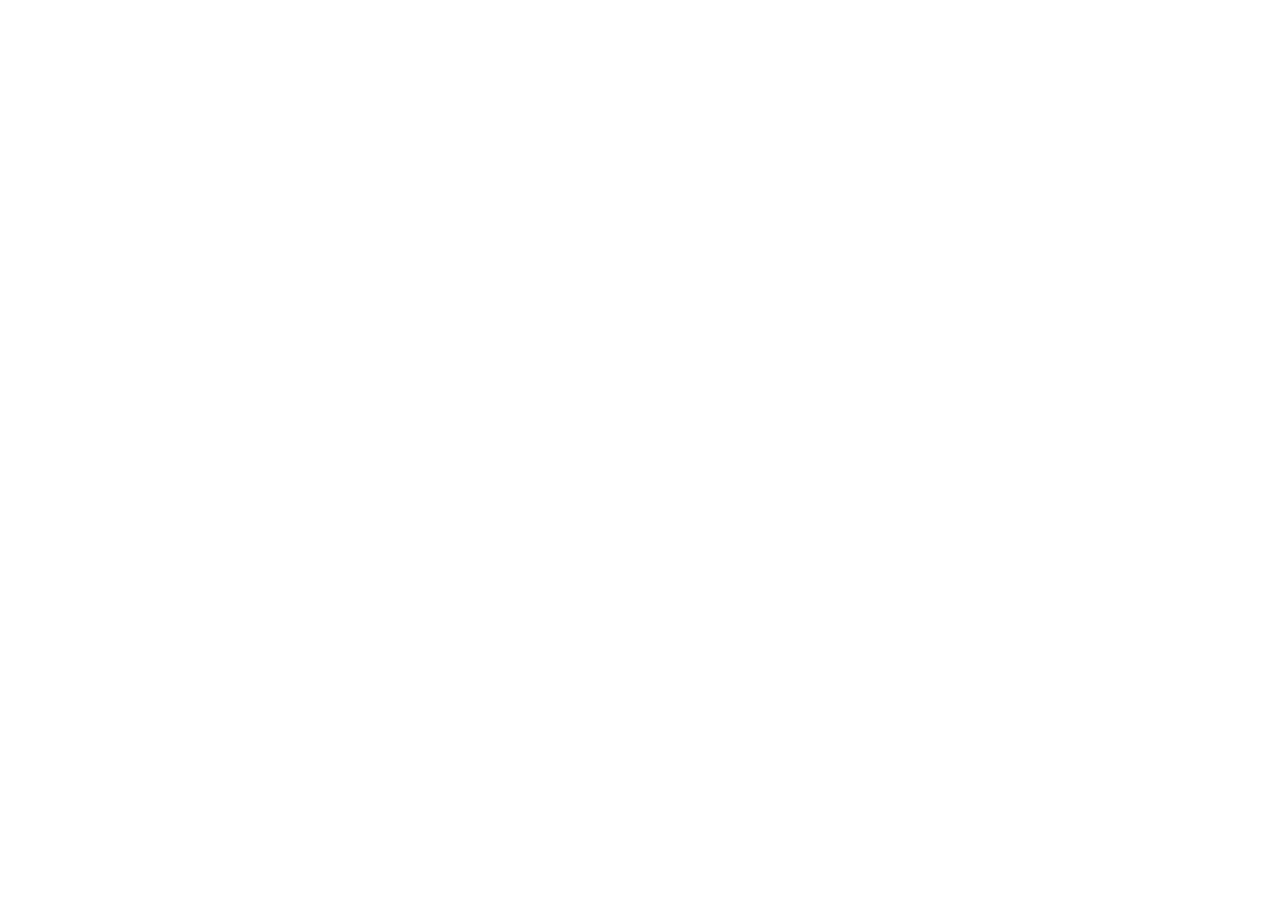
==== about.html @ 6c3d987e "Added the skeleton structure for the about page. Content to be added." ====
<!DOCTYPE html>
<html lang="en-za">
<head>
  <meta charset="UTF-8">
  <meta name="viewport" content="width=device-width, initial-scale=1.0">
  <title>Bloomer Beauty Studio | About</title>
  <link rel="stylesheet" href="css/style.css">
</head>
<body>

  <header>
    <!-- the logo and main navigation will go here -->
  </header>

  <main>
    <!-- content for the about page will be here -->
  </main>

  <footer>
    <!-- contact details and social media links will be here. Will remain the same throughout all the pages  -->
  </footer>

  <script src="js/main.js"></script>
</body>
</html>
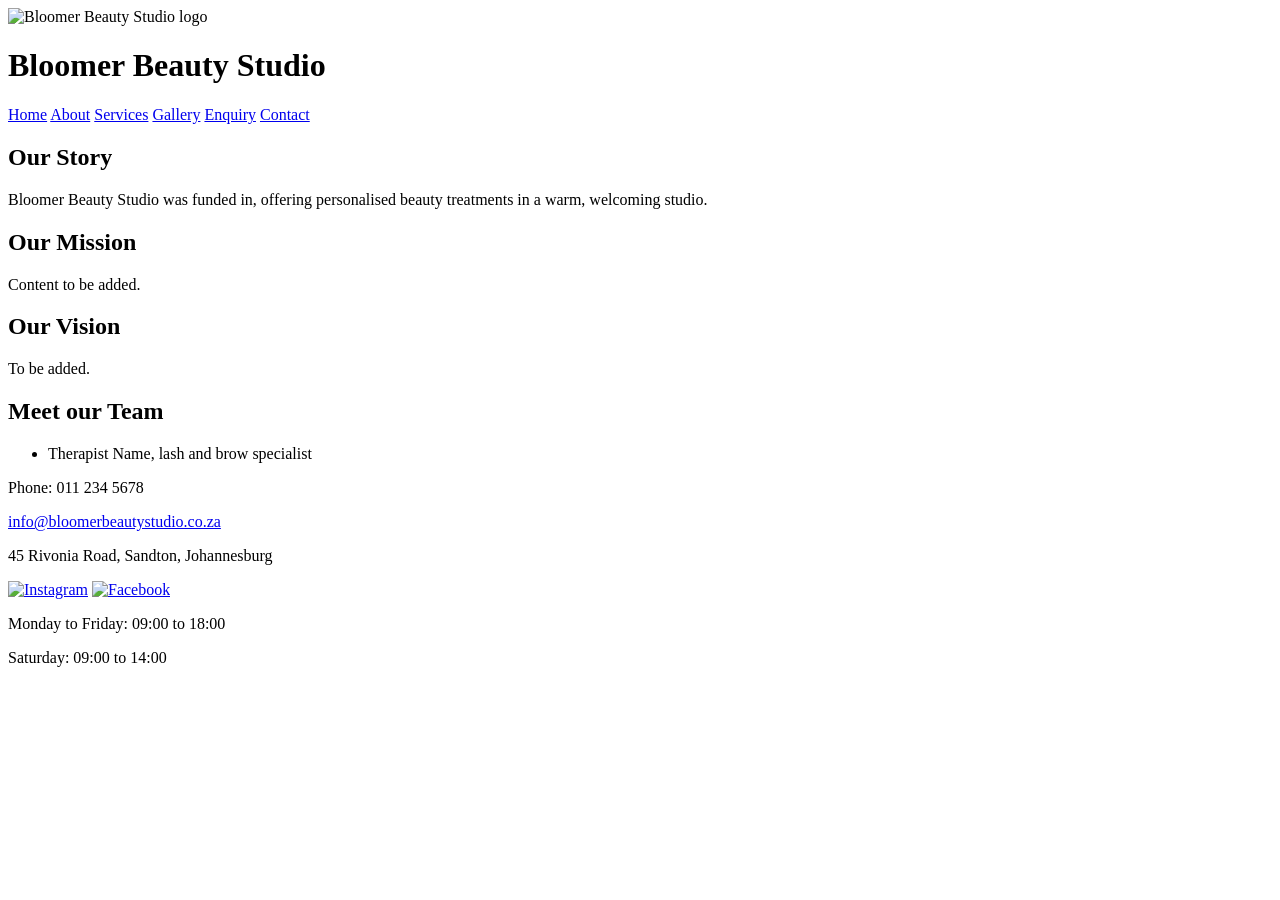
==== commit 2aebfd92: "Updated the about page with brief descriptions of what is to be added for mission, vission and the t" ====
--- a/about.html
+++ b/about.html
@@ -9,15 +9,65 @@
 <body>
 
   <header>
-    <!-- the logo and main navigation will go here -->
+    <!-- remains the same for all the webpages -->
+    <img src="images/logo.png" alt="Bloomer Beauty Studio logo">
+    <h1>Bloomer Beauty Studio</h1>
+    <nav>
+      <a href="index.html">Home</a>
+      <a href="about.html">About</a>
+      <a href="services.html">Services</a>
+      <a href="gallery.html">Gallery</a>
+      <a href="enquiry.html">Enquiry</a>
+      <a href="contact.html">Contact</a>
+    </nav>
   </header>
 
   <main>
-    <!-- content for the about page will be here -->
+    <!-- this is going to change for all the webpages -->
+    <section>
+      <article>
+        <h2>Our Story</h2>
+        <p>Bloomer Beauty Studio was funded in, offering personalised beauty treatments in a warm, welcoming studio.</p>
+      </article>
+    </section>
+
+    <section>
+      <article>
+        <h2>Our Mission</h2>
+        <p>Content to be added.</p>
+      </article>
+      <article>
+        <h2>Our Vision</h2>
+        <p>To be added.</p>
+      </article>
+    </section>
+
+    <aside>
+      <h2>Meet our Team</h2>
+      <ul>
+        <li>Therapist Name, lash and brow specialist</li>
+      </ul>
+    </aside>
   </main>
 
   <footer>
-    <!-- contact details and social media links will be here. Will remain the same throughout all the pages  -->
+    <!-- footer stays the same throughout all the webpages -->
+    <section>
+      <!-- contact details -->
+      <p>Phone: 011 234 5678</p>
+      <p><a href="mailto:info@bloomerbeautystudio.co.za">info@bloomerbeautystudio.co.za</a></p>
+      <p>45 Rivonia Road, Sandton, Johannesburg</p>
+    </section>
+    <section>
+      <!-- social links to our platforms -->
+      <a href="https://www.instagram.com/bloomerbeautystudio"><img src="images/icons/instagram.svg" alt="Instagram"></a>
+      <a href="https://www.facebook.com/bloomerbeautystudio"><img src="images/icons/facebook.svg" alt="Facebook"></a>
+    </section>
+    <section>
+      <!-- business hours -->
+      <p>Monday to Friday: 09:00 to 18:00</p>
+      <p>Saturday: 09:00 to 14:00</p>
+    </section>
   </footer>
 
   <script src="js/main.js"></script>
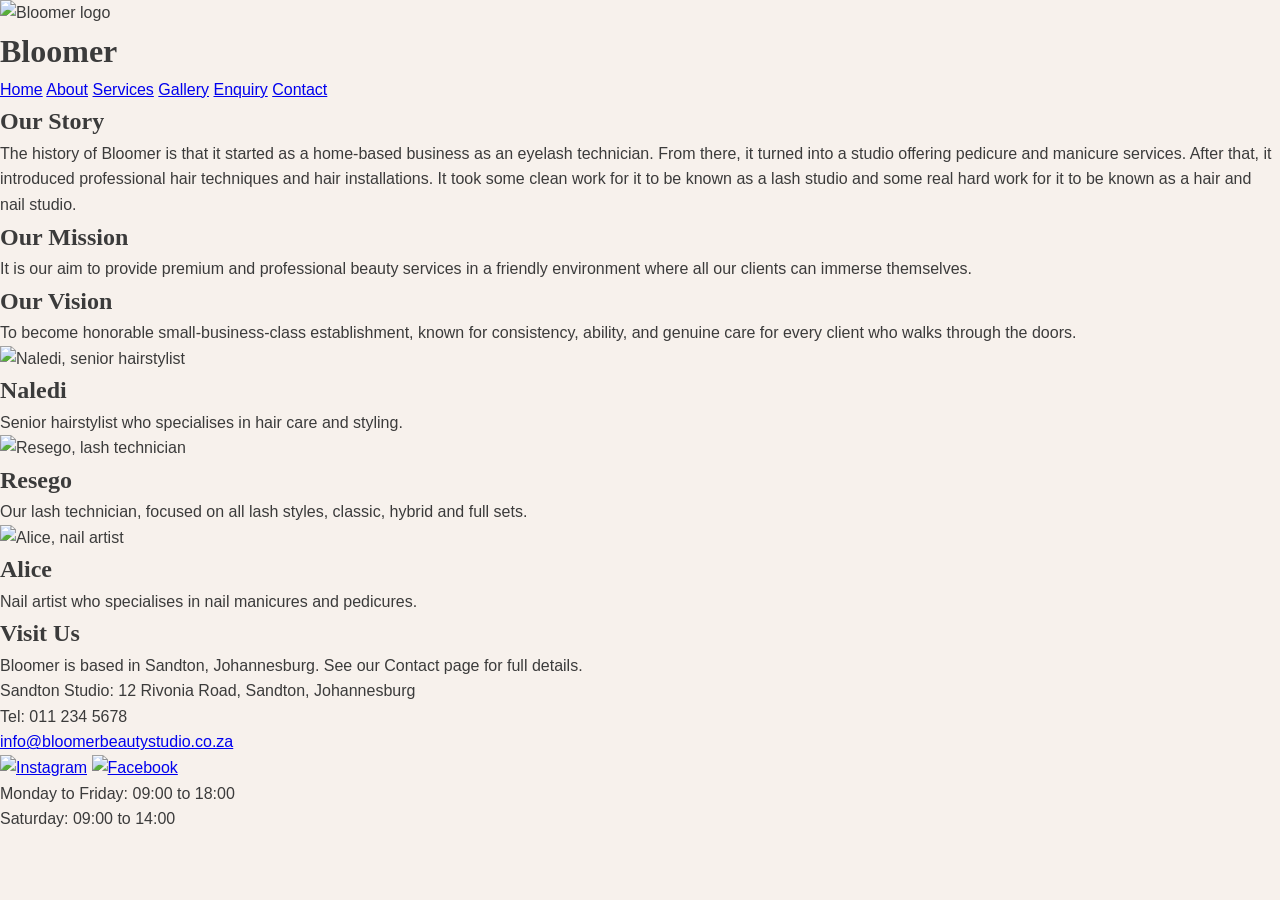
==== commit 6b5b3eb3: "Updated about page with the finalised Bloomer content, team details for Naledi, Resego and Alice, an" ====
--- a/about.html
+++ b/about.html
@@ -3,15 +3,15 @@
 <head>
   <meta charset="UTF-8">
   <meta name="viewport" content="width=device-width, initial-scale=1.0">
-  <title>Bloomer Beauty Studio | About</title>
+  <title>Bloomer | About</title>
   <link rel="stylesheet" href="css/style.css">
 </head>
 <body>
 
   <header>
     <!-- remains the same for all the webpages -->
-    <img src="images/logo.png" alt="Bloomer Beauty Studio logo">
-    <h1>Bloomer Beauty Studio</h1>
+    <img src="images/logo.png" alt="Bloomer logo">
+    <h1>Bloomer</h1>
     <nav>
       <a href="index.html">Home</a>
       <a href="about.html">About</a>
@@ -27,41 +27,57 @@
     <section>
       <article>
         <h2>Our Story</h2>
-        <p>Bloomer Beauty Studio was funded in, offering personalised beauty treatments in a warm, welcoming studio.</p>
+        <p>The history of Bloomer is that it started as a home-based business as an eyelash technician. From there, it turned into a studio offering pedicure and manicure services. After that, it introduced professional hair techniques and hair installations. It took some clean work for it to be known as a lash studio and some real hard work for it to be known as a hair and nail studio.</p>
       </article>
     </section>
 
     <section>
       <article>
         <h2>Our Mission</h2>
-        <p>Content to be added.</p>
+        <p>It is our aim to provide premium and professional beauty services in a friendly environment where all our clients can immerse themselves.</p>
       </article>
       <article>
         <h2>Our Vision</h2>
-        <p>To be added.</p>
+        <p>To become honorable small-business-class establishment, known for consistency, ability, and genuine care for every client who walks through the doors.</p>
+      </article>
+    </section>
+
+    <section>
+      <article>
+        <img src="images/about/team-naledi.jpg" alt="Naledi, senior hairstylist">
+        <h2>Naledi</h2>
+        <p>Senior hairstylist who specialises in hair care and styling.</p>
+      </article>
+      <article>
+        <img src="images/about/team-resego.jpg" alt="Resego, lash technician">
+        <h2>Resego</h2>
+        <p>Our lash technician, focused on all lash styles, classic, hybrid and full sets.</p>
+      </article>
+      <article>
+        <img src="images/about/team-alice.jpg" alt="Alice, nail artist">
+        <h2>Alice</h2>
+        <p>Nail artist who specialises in nail manicures and pedicures.</p>
       </article>
     </section>
 
     <aside>
-      <h2>Meet our Team</h2>
-      <ul>
-        <li>Therapist Name, lash and brow specialist</li>
-      </ul>
+      <h2>Visit Us</h2>
+      <p>Bloomer is based in Sandton, Johannesburg. See our Contact page for full details.</p>
     </aside>
   </main>
 
   <footer>
-    <!-- footer stays the same throughout all the webpages -->
+    <!-- remains the same for all the webpages -->
     <section>
-      <!-- contact details -->
-      <p>Phone: 011 234 5678</p>
+      <!-- contact -->
+      <p>Sandton Studio: 12 Rivonia Road, Sandton, Johannesburg</p>
+      <p>Tel: 011 234 5678</p>
       <p><a href="mailto:info@bloomerbeautystudio.co.za">info@bloomerbeautystudio.co.za</a></p>
-      <p>45 Rivonia Road, Sandton, Johannesburg</p>
     </section>
     <section>
-      <!-- social links to our platforms -->
-      <a href="https://www.instagram.com/bloomerbeautystudio"><img src="images/icons/instagram.svg" alt="Instagram"></a>
-      <a href="https://www.facebook.com/bloomerbeautystudio"><img src="images/icons/facebook.svg" alt="Facebook"></a>
+      <!-- social links -->
+      <a href="https://www.instagram.com/bloomer"><img src="images/icons/instagram.svg" alt="Instagram"></a>
+      <a href="https://www.facebook.com/bloomer"><img src="images/icons/facebook.svg" alt="Facebook"></a>
     </section>
     <section>
       <!-- business hours -->
--- a/css/style.css
+++ b/css/style.css
@@ -0,0 +1,33 @@
+/* ==========================================================================
+   Bloomer Beauty Studio — Main Stylesheet
+   Colour palette from Coolors (coolors.co)
+   Font pairing from Google Fonts (fonts.google.com)
+   ========================================================================== */
+
+:root {
+  /* Colour palette */
+  --color-primary: #e8b4b8f5;   /* blush pink */
+  --color-secondary: #F7F1EC; /* warm cream */
+  --color-accent: #3B3B3B;    
+
+  /* Typography */
+  --font-heading: 'Playfair Display', serif;
+  --font-body: 'Lato', sans-serif;
+}
+
+* {
+  box-sizing: border-box;
+  margin: 0;
+  padding: 0;
+}
+
+body {
+  font-family: var(--font-body);
+  color: var(--color-accent);
+  background-color: var(--color-secondary);
+  line-height: 1.6;
+}
+
+h1, h2, h3, h4 {
+  font-family: var(--font-heading);
+}
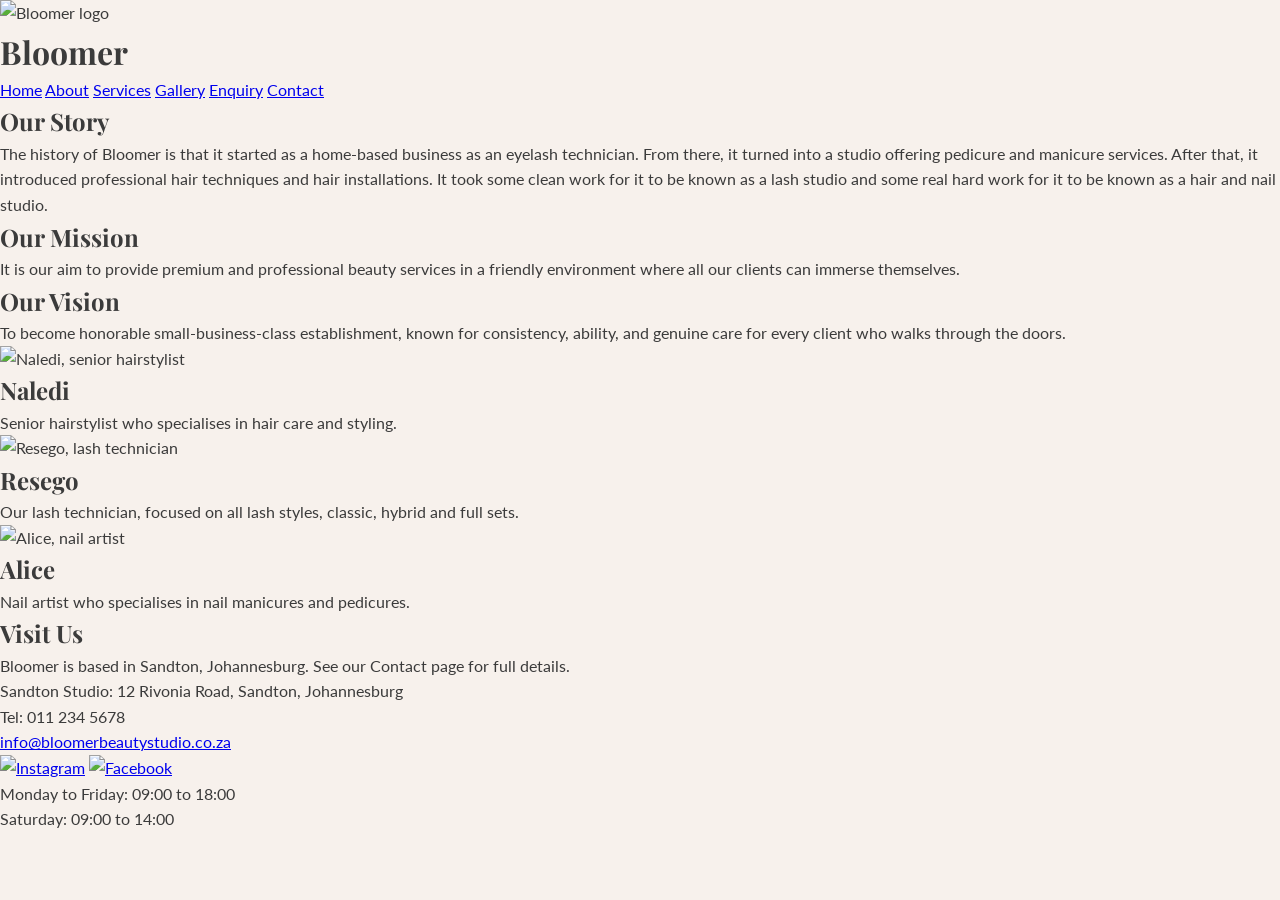
==== commit 1a1e50d4: "have linked the external CSS stylesheet with reset, typography and fonts from Google Fonts (Playfair" ====
--- a/about.html
+++ b/about.html
@@ -4,6 +4,9 @@
   <meta charset="UTF-8">
   <meta name="viewport" content="width=device-width, initial-scale=1.0">
   <title>Bloomer | About</title>
+  <link rel="preconnect" href="https://fonts.googleapis.com">
+  <link rel="preconnect" href="https://fonts.gstatic.com" crossorigin>
+  <link href="https://fonts.googleapis.com/css2?family=Playfair+Display:wght@400;600;700&family=Lato:wght@400;700&display=swap" rel="stylesheet">
   <link rel="stylesheet" href="css/style.css">
 </head>
 <body>
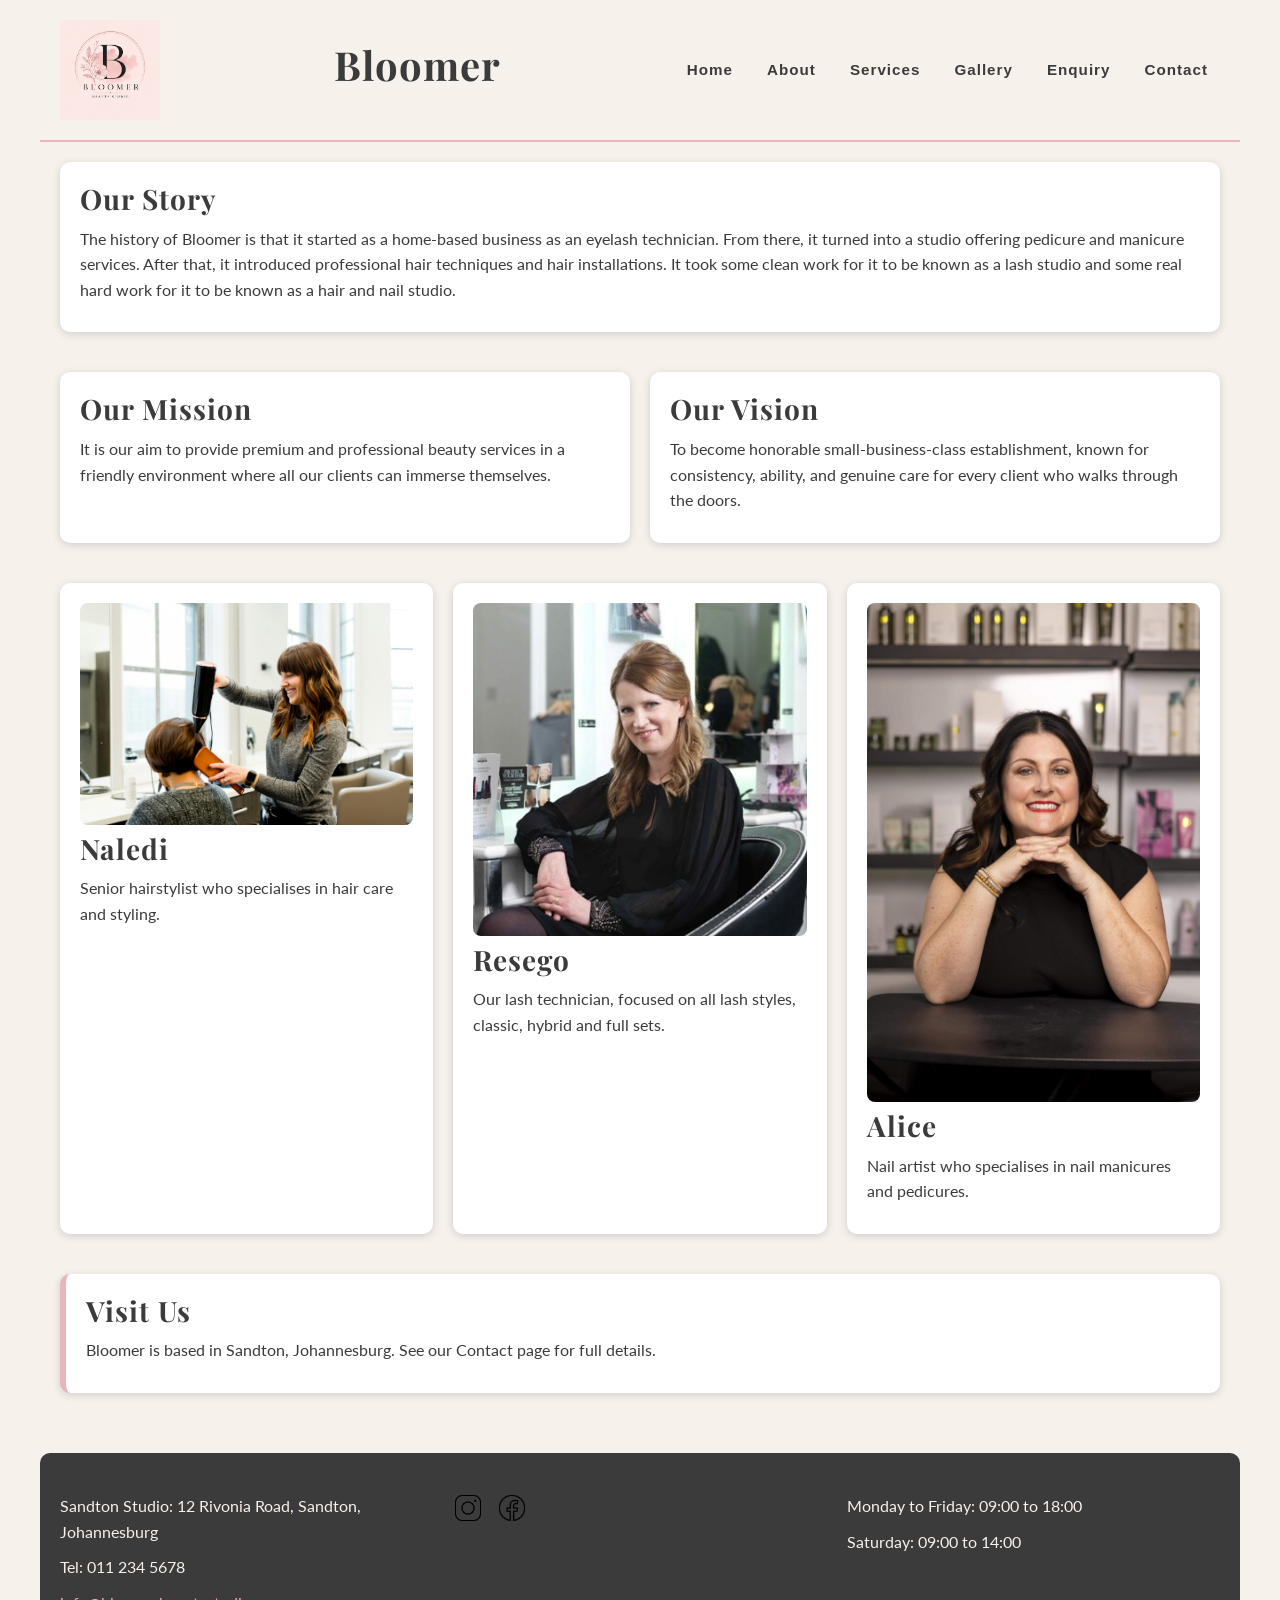
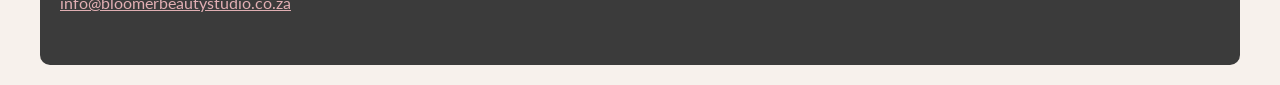
==== commit b8bfb04b: "Made small content and markup updates across the six HTML pages." ====
--- a/about.html
+++ b/about.html
@@ -13,7 +13,7 @@
 
   <header>
     <!-- remains the same for all the webpages -->
-    <img src="images/logo.png" alt="Bloomer logo">
+    <img src="images/Logo.png" alt="Bloomer logo">
     <h1>Bloomer</h1>
     <nav>
       <a href="index.html">Home</a>
@@ -79,8 +79,8 @@
     </section>
     <section>
       <!-- social links -->
-      <a href="https://www.instagram.com/bloomer"><img src="images/icons/instagram.svg" alt="Instagram"></a>
-      <a href="https://www.facebook.com/bloomer"><img src="images/icons/facebook.svg" alt="Facebook"></a>
+      <a href="https://www.instagram.com/bloomer"><img src="images/icons/instagramicon.png" alt="Instagram"></a>
+      <a href="https://www.facebook.com/bloomer"><img src="images/icons/facebookicon.png" alt="Facebook"></a>
     </section>
     <section>
       <!-- business hours -->
--- a/css/style.css
+++ b/css/style.css
@@ -1,33 +1,266 @@
-/* ==========================================================================
-   Bloomer Beauty Studio — Main Stylesheet
-   Colour palette from Coolors (coolors.co)
-   Font pairing from Google Fonts (fonts.google.com)
-   ========================================================================== */
+/* Bloomer stylesheet
+   Colours are from Coolors, fonts are from Google Fonts (Playfair Display and Lato) */
 
 :root {
-  /* Colour palette */
-  --color-primary: #e8b4b8f5;   /* blush pink */
-  --color-secondary: #F7F1EC; /* warm cream */
-  --color-accent: #3B3B3B;    
-
-  /* Typography */
+  /* my colours */
+  --colour-primary: #e8b4b8f5;   /* blush pink */
+  --colour-secondary: #f7f1ec;   /* warm cream */
+  --colour-accent: #3b3b3b;      /* charcoal grey */
+
+  /* my fonts */
   --font-heading: 'Playfair Display', serif;
   --font-body: 'Lato', sans-serif;
 }
 
+/* reset: takes away the default spacing the browser adds, so I start from zero.
+   box-sizing makes padding and borders count inside the width of an element */
 * {
-  box-sizing: border-box;
   margin: 0;
   padding: 0;
-}
-
+  box-sizing: border-box;
+}
+
+/* base styles for the whole site, every page uses these */
 body {
   font-family: var(--font-body);
-  color: var(--color-accent);
-  background-color: var(--color-secondary);
+  font-size: 1rem;
   line-height: 1.6;
-}
-
-h1, h2, h3, h4 {
+  color: var(--colour-accent);
+  background-color: var(--colour-secondary);
+}
+
+/* headings use Playfair Display so they look different from the normal text */
+h1, h2, h3, h4, h5, h6 {
   font-family: var(--font-heading);
+  font-weight: 700;
+  line-height: 1.2;
+  letter-spacing: 1px;
+  margin-bottom: 10px;
+}
+
+h1 { font-size: 2.5rem; }
+h2 { font-size: 1.75rem; }
+h3 { font-size: 1.25rem; }
+
+p {
+  font-size: 1rem;
+  line-height: 1.6;
+  margin-bottom: 10px;
+}
+
+/* nav links, taking away the underline so it looks cleaner */
+nav a {
+  font-weight: 700;
+  font-size: 0.95rem;
+  letter-spacing: 1px;
+  text-decoration: none;
+  color: var(--colour-accent);
+  padding: 8px 12px;
+}
+
+ul {
+  margin-bottom: 10px;
+  padding-left: 20px;
+}
+
+li {
+  font-size: 1rem;
+  line-height: 1.6;
+}
+
+button {
+  font-family: var(--font-body);
+  font-weight: 700;
+  font-size: 1rem;
+}
+
+/* LAYOUT */
+
+/* keeps the header, main and footer from stretching too wide on a big screen.
+   margin 0 auto puts them in the centre */
+header, main, footer {
+  max-width: 1200px;
+  margin: 0 auto;
+  padding: 20px;
+}
+
+/* header uses flexbox so the logo, name and nav sit next to each other in a row */
+header {
+  display: flex;
+  justify-content: space-between;
+  align-items: center;
+  flex-wrap: wrap;
+  gap: 15px;
+}
+
+header img {
+  height: 100px;
+}
+
+/* nav is also flexbox so the links sit in a row */
+header nav {
+  display: flex;
+  gap: 10px;
+}
+
+/* every section in main is a flex row. If a section has 3 articles
+   they share the space equally, if it has 1 it takes the full width */
+main section {
+  display: flex;
+  gap: 20px;
+  margin-bottom: 40px;
+}
+
+main section article {
+  flex: 1;
+}
+
+/* images stay inside their article and never get wider than it */
+main section article img {
+  width: 100%;
+  height: auto;
+}
+
+aside {
+  padding: 20px;
+  margin-bottom: 40px;
+}
+
+/* footer uses grid with 3 equal columns: contact, social and hours */
+footer {
+  display: grid;
+  grid-template-columns: repeat(3, 1fr);
+  gap: 20px;
+  padding-top: 40px;
+  padding-bottom: 40px;
+}
+
+/* below we have colours and  */
+
+/* thin pink line under the header so it stands apart from the content */
+header {
+  border-bottom: 2px solid var(--colour-primary);
+}
+
+/* every article is a white card with rounded corners and a soft shadow */
+main section article {
+  background-color: white;
+  padding: 20px;
+  border-radius: 10px;
+  box-shadow: 0 2px 8px rgba(0, 0, 0, 0.15);
+}
+
+/* rounded corners on the pictures so they match the cards */
+main section article img {
+  border-radius: 8px;
+}
+
+/* the aside also gets the card look, with a pink line on the left */
+aside {
+  background-color: white;
+  border-left: 6px solid var(--colour-primary);
+  border-radius: 10px;
+  box-shadow: 0 2px 8px rgba(0, 0, 0, 0.15);
+}
+
+/* the Book Your Appointment link in main now looks like a button */
+main a {
+  display: inline-block;
+  background-color: var(--colour-primary);
+  color: var(--colour-accent);
+  padding: 10px 20px;
+  border-radius: 5px;
+  text-decoration: none;
+}
+
+/* forms (enquiry and contact pages) */
+label {
+  display: block;
+  margin-top: 10px;
+  font-weight: 700;
+}
+
+input, select, textarea {
+  width: 100%;
+  padding: 8px;
+  border: 1px solid #999999;
+  border-radius: 5px;
+  font-family: var(--font-body);
+  font-size: 1rem;
+}
+
+textarea {
+  height: 120px;
+}
+
+button {
+  margin-top: 15px;
+  padding: 10px 20px;
+  background-color: var(--colour-primary);
+  color: var(--colour-accent);
+  border: none;
+  border-radius: 5px;
+  cursor: pointer;
+}
+
+/* footer is dark with light text so it stands out from the page */
+footer {
+  background-color: var(--colour-accent);
+  color: var(--colour-secondary);
+  border-radius: 10px;
+  margin-bottom: 20px;
+}
+
+footer a {
+  color: var(--colour-primary);
+}
+
+/* this keeps the social icons small */
+footer img {
+  width: 30px;
+  margin-right: 10px;
+}
+
+/* PSEUDO CLASSES: hover, focus and active */
+
+/* hover is when the mouse is on top of something */
+nav a:hover {
+  color: #b5656d;
+  text-decoration: underline;
+}
+
+main a:hover,
+button:hover {
+  background-color: var(--colour-accent);
+  color: white;
+}
+
+footer a:hover {
+  color: white;
+  text-decoration: underline;
+}
+
+/* focus is when you click inside a form field or tab onto a link */
+input:focus,
+select:focus,
+textarea:focus {
+  outline: 2px solid #b5656d;
+  background-color: #fff7f8;
+}
+
+nav a:focus,
+main a:focus {
+  outline: 2px solid #b5656d;
+}
+
+/* active is the moment something is being clicked.
+   It sits last so it wins over hover */
+nav a:active {
+  color: #8a3f47;
+}
+
+main a:active,
+button:active {
+  background-color: #b5656d;
+  color: white;
 }
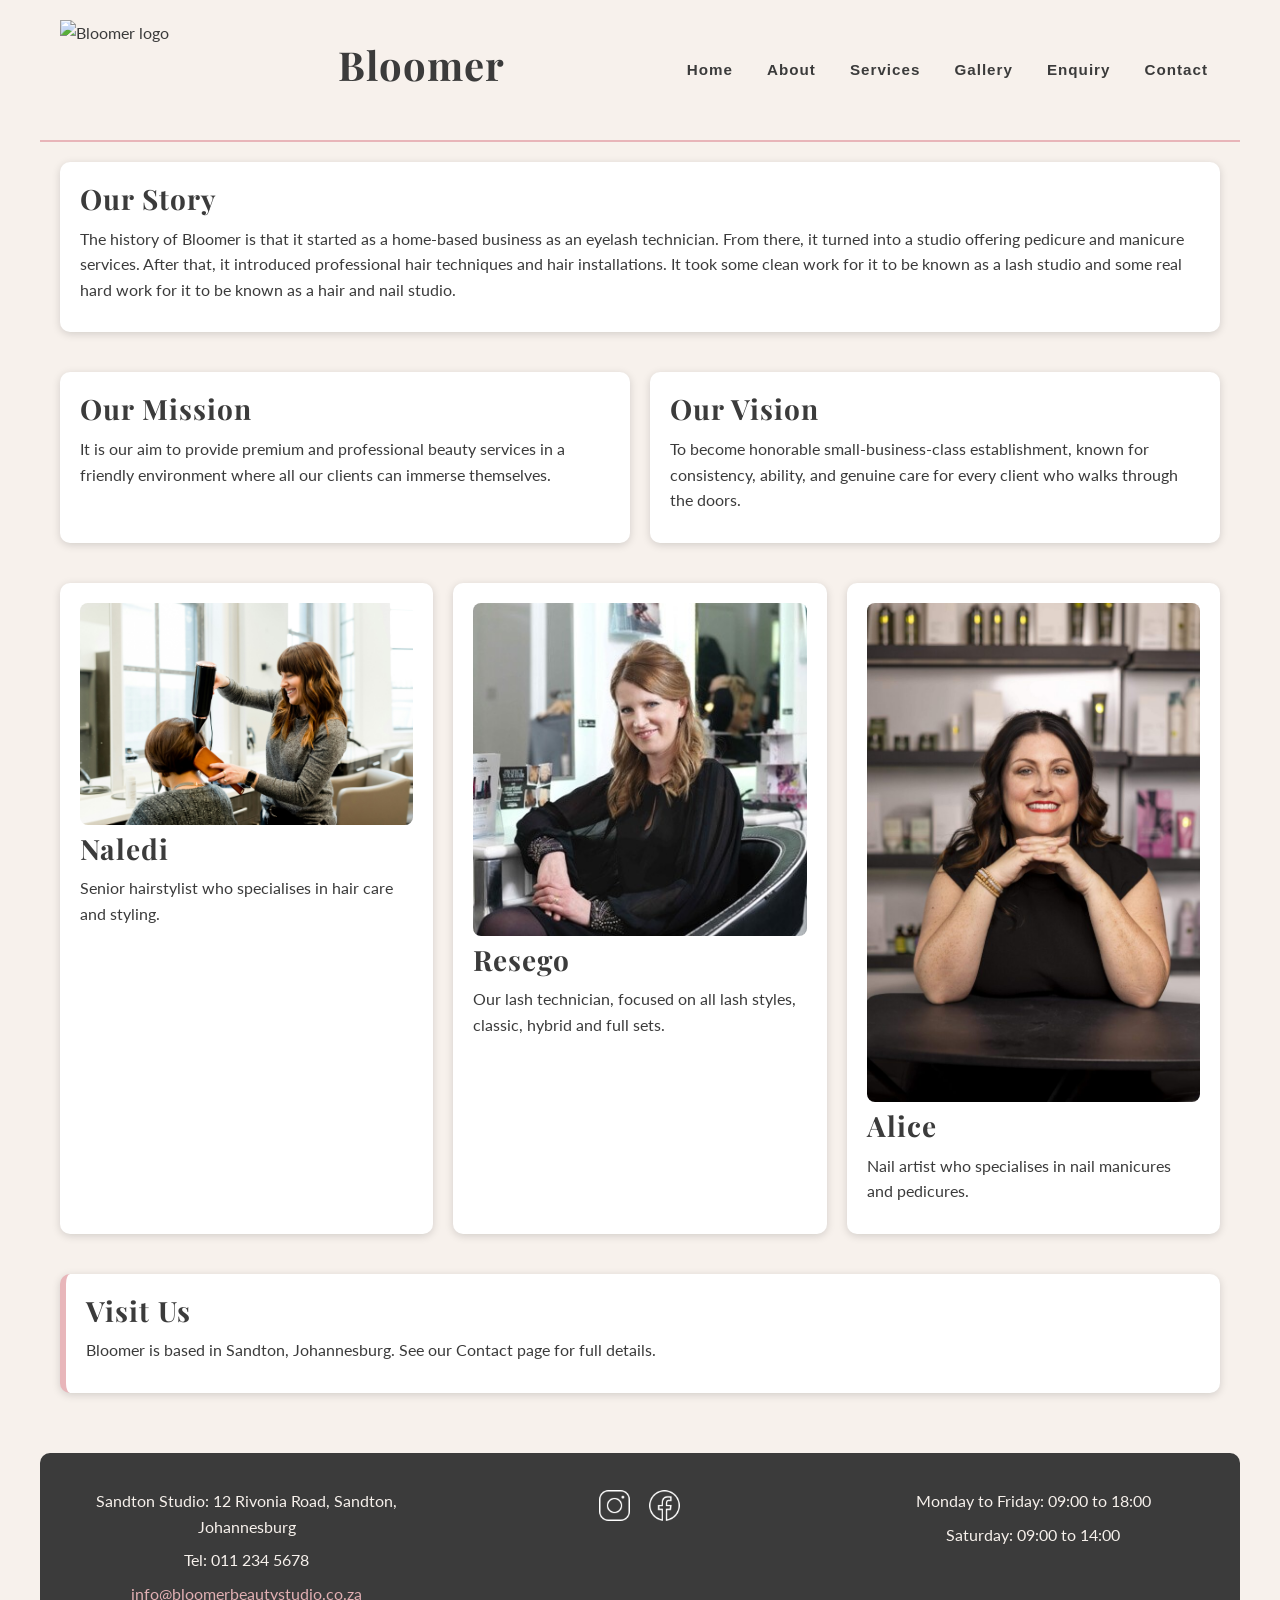
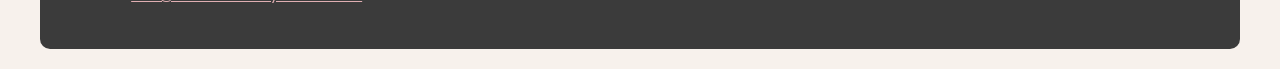
==== commit bd966082: "Updated the logo first letter from uppercase L to lowercase across all pages." ====
--- a/about.html
+++ b/about.html
@@ -13,7 +13,7 @@
 
   <header>
     <!-- remains the same for all the webpages -->
-    <img src="images/Logo.png" alt="Bloomer logo">
+    <img src="images/logo.png" alt="Bloomer logo">
     <h1>Bloomer</h1>
     <nav>
       <a href="index.html">Home</a>
--- a/css/style.css
+++ b/css/style.css
@@ -135,7 +135,7 @@
   padding-bottom: 40px;
 }
 
-/* below we have colours and  */
+/* below we have colours and decorations */
 
 /* thin pink line under the header so it stands apart from the content */
 header {
@@ -263,4 +263,141 @@
 button:active {
   background-color: #b5656d;
   color: white;
+}
+
+/* Footer Styling */
+
+/* the three columns line up at the top and the text is centred so that it looks balanced */
+footer {
+  align-items: start;
+  text-align: center;
+  padding-top: 35px;
+  padding-bottom: 35px;
+}
+
+/* for the icons in the footer to be more visible */
+footer img {
+  width: 35px;
+  margin-right: 0;
+  filter: invert(1);
+}
+
+/* the middle column holds the social icons, so they sit side by side in the centre */
+footer section:nth-child(2) {
+  display: flex;
+  justify-content: center;
+  gap: 15px;
+}
+
+/* a little less space under the footer text so the columns look even */
+footer p {
+  margin-bottom: 8px;
+}
+
+/* the icons get a bit bigger when the mouse is on them */
+footer a:hover img {
+  transform: scale(1.15);
+}
+
+/* RESPONSIVE DESIGN */
+
+/* images never get wider than the space they are in, so nothing sticks out of the screen */
+img {
+  max-width: 100%;
+  height: auto;
+}
+
+/* small laptops and big tablets, 1024px and smaller */
+@media (max-width: 1024px) {
+  h1 { font-size: 2.2rem; }
+  h2 { font-size: 1.6rem; }
+
+  header, main, footer {
+    padding: 18px;
+  }
+}
+
+/* tablets, 768px and smaller */
+@media (max-width: 768px) {
+  h1 { font-size: 2rem; }
+  h2 { font-size: 1.5rem; }
+
+  /* the logo, name and nav stack in the middle instead of sitting in one row */
+  header {
+    flex-direction: column;
+    text-align: center;
+  }
+
+  header img {
+    height: 80px;
+  }
+
+  header nav {
+    flex-wrap: wrap;
+    justify-content: center;
+  }
+
+  /* articles go two to a row. flex-wrap lets the third one drop to the next row */
+  main section {
+    flex-wrap: wrap;
+  }
+
+  main section article {
+    flex: 1 1 45%;
+  }
+}
+
+/* phones, 480px and smaller */
+@media (max-width: 480px) {
+  /* text is a bit smaller so it fits a small screen. I used rem so it still scales */
+  h1 { font-size: 1.75rem; }
+  h2 { font-size: 1.4rem; }
+  h3 { font-size: 1.1rem; }
+
+  p, li {
+    font-size: 0.95rem;
+  }
+
+  header, main, footer {
+    padding: 18px;
+  }
+
+  /* the logo is smaller on a phone so it does not push everything down */
+  header img {
+    height: 60px;
+  }
+
+  /* the nav links are stacked in one column so they are easy to tap */
+  header nav {
+    flex-direction: column;
+    width: 100%;
+  }
+
+  nav a {
+    display: block;
+    padding: 12px;
+  }
+
+  /* everything is one column on a phone, nothing sits side by side */
+  main section {
+    flex-direction: column;
+  }
+
+  main section article {
+    flex: none;
+    width: 100%;
+  }
+
+  /* footer goes from 3 columns to 1 */
+  footer {
+    grid-template-columns: 1fr;
+  }
+
+  /* the button is full width so it is easy to press with a thumb */
+  main a,
+  button {
+    display: block;
+    text-align: center;
+    width: 100%;
+  }
 }
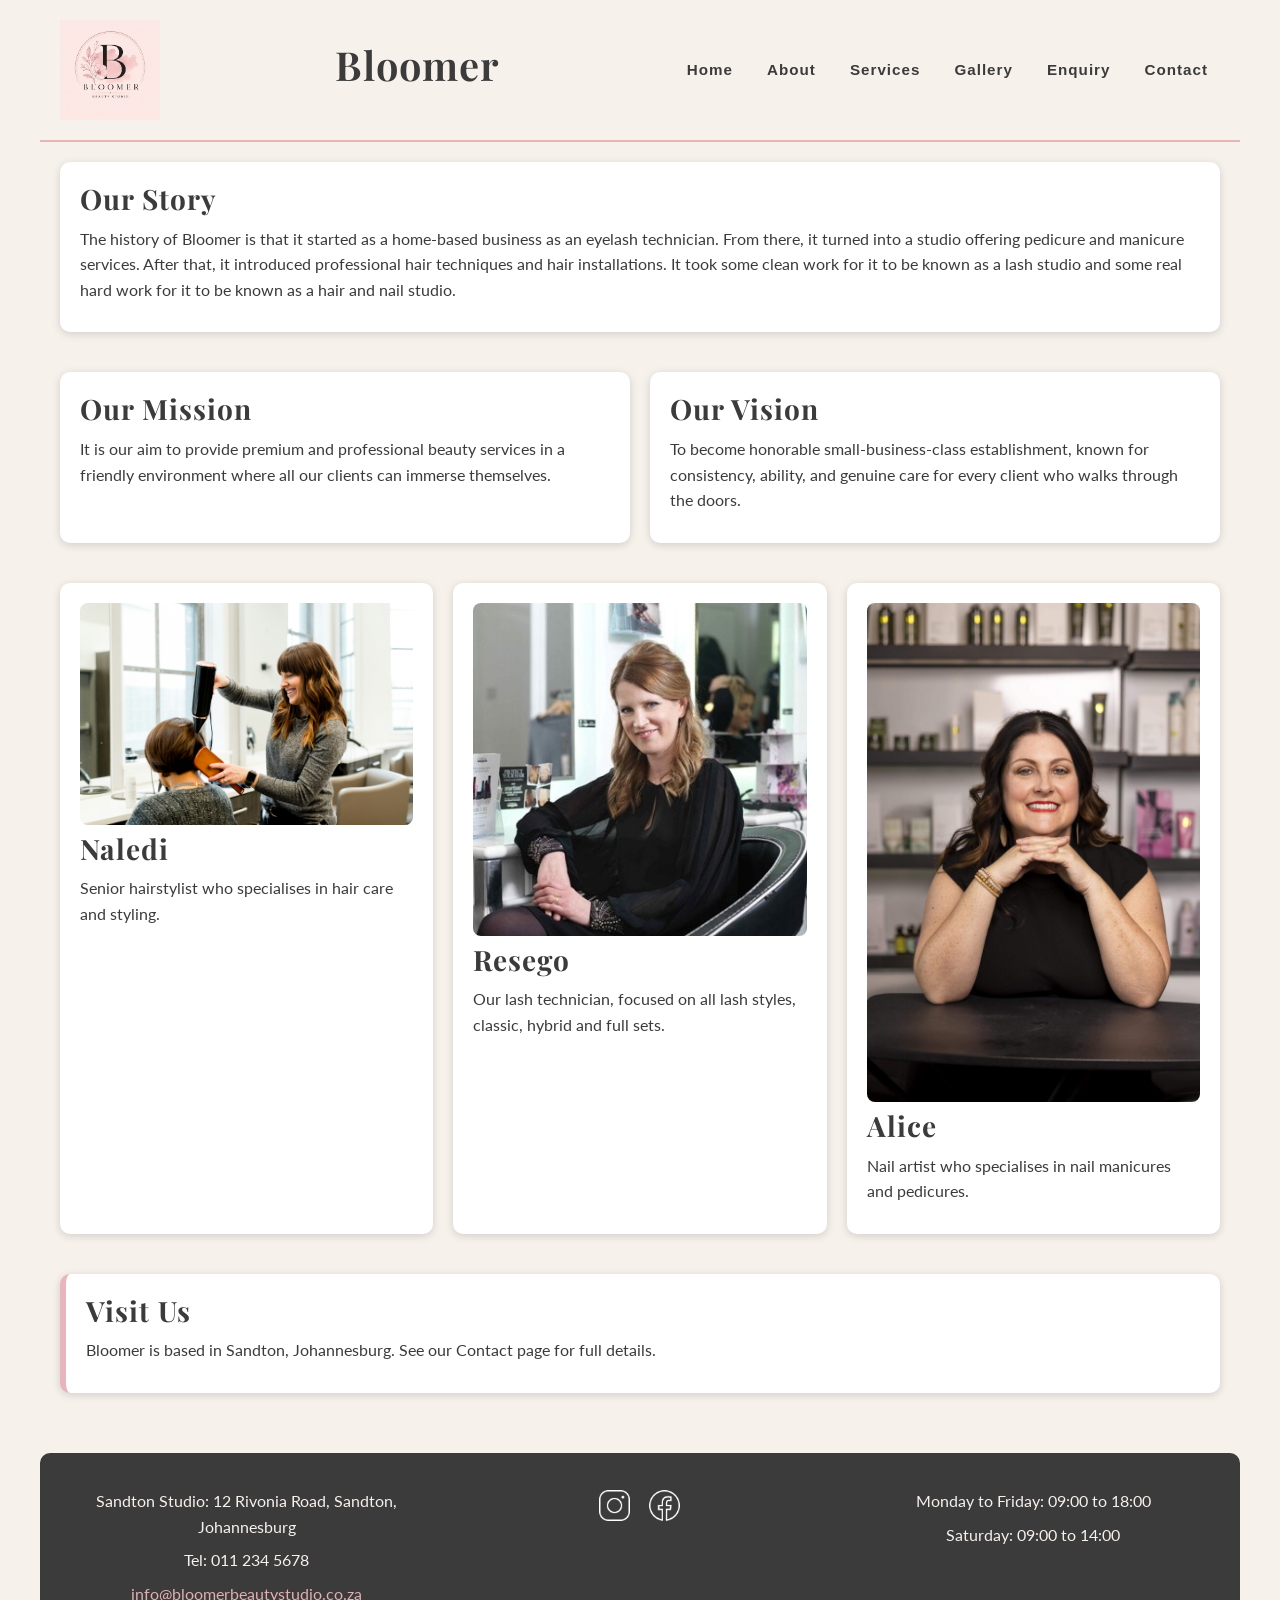
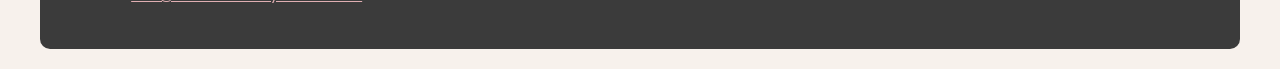
==== commit 90589083: "Added SEO titles, descriptions, keywords and sharing tags to both pages" ====
--- a/about.html
+++ b/about.html
@@ -3,7 +3,23 @@
 <head>
   <meta charset="UTF-8">
   <meta name="viewport" content="width=device-width, initial-scale=1.0">
-  <title>Bloomer | About</title>
+  <title>About Bloomer | Our Story and Team in Johannesburg</title>
+  <meta name="description" content="Meet Naledi, Resego and Alice, and read how Bloomer grew from a home based lash business into a Johannesburg beauty studio for lashes, nails and hair.">
+  <meta name="keywords" content="about Bloomer, beauty studio team Johannesburg, hairstylist Sandton, lash technician Johannesburg, nail artist, our story, beauty studio mission">
+  <meta name="author" content="Mamello Makhalemele">
+  <meta name="robots" content="index, follow">
+  <link rel="canonical" href="https://mamellomak.github.io/bloomer-beauty-studio/about.html">
+  <link rel="icon" type="image/png" href="images/logo.png">
+
+  <!-- open graph tags, these control how the page looks when someone shares the link on social media -->
+  <meta property="og:type" content="website">
+  <meta property="og:site_name" content="Bloomer Beauty Studio">
+  <meta property="og:title" content="About Bloomer | Our Story and Team in Johannesburg">
+  <meta property="og:description" content="Meet Naledi, Resego and Alice, and read how Bloomer grew from a home based lash business into a Johannesburg beauty studio for lashes, nails and hair.">
+  <meta property="og:url" content="https://mamellomak.github.io/bloomer-beauty-studio/about.html">
+  <meta property="og:image" content="https://mamellomak.github.io/bloomer-beauty-studio/images/hero/salonherobanner.jpg">
+  <meta property="og:image:alt" content="The inside of the Bloomer beauty studio">
+  <meta property="og:locale" content="en_ZA">
   <link rel="preconnect" href="https://fonts.googleapis.com">
   <link rel="preconnect" href="https://fonts.gstatic.com" crossorigin>
   <link href="https://fonts.googleapis.com/css2?family=Playfair+Display:wght@400;600;700&family=Lato:wght@400;700&display=swap" rel="stylesheet">
@@ -14,7 +30,7 @@
   <header>
     <!-- remains the same for all the webpages -->
     <img src="images/logo.png" alt="Bloomer logo">
-    <h1>Bloomer</h1>
+    <p class="site-name">Bloomer</p>
     <nav>
       <a href="index.html">Home</a>
       <a href="about.html">About</a>
@@ -29,7 +45,7 @@
     <!-- this is going to change for all the webpages -->
     <section>
       <article>
-        <h2>Our Story</h2>
+        <h1>Our Story</h1>
         <p>The history of Bloomer is that it started as a home-based business as an eyelash technician. From there, it turned into a studio offering pedicure and manicure services. After that, it introduced professional hair techniques and hair installations. It took some clean work for it to be known as a lash studio and some real hard work for it to be known as a hair and nail studio.</p>
       </article>
     </section>
--- a/css/style.css
+++ b/css/style.css
@@ -12,8 +12,7 @@
   --font-body: 'Lato', sans-serif;
 }
 
-/* reset: takes away the default spacing the browser adds, so I start from zero.
-   box-sizing makes padding and borders count inside the width of an element */
+
 * {
   margin: 0;
   padding: 0;
@@ -225,7 +224,7 @@
 
 /* hover is when the mouse is on top of something */
 nav a:hover {
-  color: #b5656d;
+  color: #8a3f47;
   text-decoration: underline;
 }
 
@@ -261,7 +260,7 @@
 
 main a:active,
 button:active {
-  background-color: #b5656d;
+  background-color: #8a3f47;
   color: white;
 }
 
@@ -400,4 +399,580 @@
     text-align: center;
     width: 100%;
   }
+}
+
+/*PART 3 ADDITIONS */
+
+:root {
+  /* added two extra colours for Part 3 */
+  --colour-error: #b3261e;   /* error messages and invalid fields */
+  --colour-focus: #b5656d;   /* the darker rose already used for hover and focus in Part 2 */
+}
+
+
+/* GENERAL HELPERS */
+
+/* Makes the hidden attribute always win. Without this, the "main section"
+   rule (display: flex) would stop hidden sections from disappearing, and the
+   gallery filter and search controls depend on hiding things. */
+[hidden] {
+  display: none !important;
+}
+
+/* Keyboard users now see where they are on every button and button style link */
+button:focus-visible,
+.button-link:focus-visible {
+  outline: 2px solid var(--colour-focus);
+  outline-offset: 2px;
+}
+
+/* A button that is busy, for example while the enquiry form checks availability */
+button:disabled {
+  opacity: 0.6;
+  cursor: not-allowed;
+}
+
+button:disabled:hover {
+  background-color: var(--colour-primary);
+  color: var(--colour-accent);
+}
+
+
+/* Form messages (enquiry and contact pages) */
+
+/* The error message under a field. The reserved height stops the form from jumping about when a message appears. */
+.field-error {
+  display: block;
+  min-height: 1.25em;
+  margin: 4px 0 10px;
+  color: var(--colour-error);
+  font-size: 0.9rem;
+  font-weight: 700;
+}
+
+/* A field that has failed validation. A box-shadow adds the thicker edge without making the field bigger. */
+input.is-invalid,
+select.is-invalid,
+textarea.is-invalid {
+  border-color: var(--colour-error);
+  box-shadow: 0 0 0 1px var(--colour-error);
+  background-color: #fff5f4;
+}
+
+input.is-invalid:focus,
+select.is-invalid:focus,
+textarea.is-invalid:focus {
+  outline: 2px solid var(--colour-error);
+}
+
+/* The response box shown after a form is sent. It uses the same pink left
+   border as the one used for the primary button. */
+.form-status {
+  margin-top: 20px;
+  padding: 20px;
+  border-left: 6px solid var(--colour-primary);
+  border-radius: 10px;
+  background-color: var(--colour-secondary);
+  color: var(--colour-accent);
+}
+
+.form-status:focus {
+  outline: 2px solid var(--colour-focus);
+}
+
+
+.form-status.is-problem {
+  border-left-color: var(--colour-error);
+}
+
+/*this is the email 
+preview */
+.email-preview {
+  margin-bottom: 10px;
+  padding: 15px;
+  border: 1px solid #dddddd;
+  border-radius: 8px;
+  background-color: white;
+  font-family: var(--font-body);
+  white-space: pre-wrap;
+  overflow-wrap: anywhere;
+}
+
+/* this is a button link styled like a button but is actually a link. 
+It is used for the "Book Your Appointment" link in the enquiry response. */
+.button-link {
+  margin-top: 10px;
+  font-weight: 650;
+  transition: background-color 0.2s ease, color 0.2s ease;
+}
+
+
+/* below is the styling of theservices page: search, 
+filter and sort */
+
+/* display: contents lets the wrapper act as if it is not there, so the service sections 
+keep the layout they had in Part 2. */
+#services-list {
+  display: contents;
+}
+
+/* this is the control panel for the services page and the gallery page. 
+It is a white card with a soft shadow, like the articles and aside. */
+#services-controls,
+#gallery-controls {
+  flex-direction: column;
+  gap: 10px;
+  padding: 20px;
+  border-radius: 10px;
+  background-color: white;
+  box-shadow: 0 2px 8px rgba(0, 0, 0, 0.15);
+}
+
+#services-count,
+#gallery-count {
+  margin: 0;
+  font-weight: 700;
+}
+
+
+/* GALLERY PAGE */
+
+/*The gap of 20px comes from the "main section" rule. */
+.gallery-group {
+  display: grid;
+  grid-template-columns: repeat(auto-fill, minmax(220px, 1fr));
+}
+
+/* All photos are shown as squares so the rows look even. 
+The lightbox shows each photo uncropped. */
+.gallery-group article img {
+  aspect-ratio: 1 / 1;
+  object-fit: cover;
+}
+
+/* Each photo is a link to the full image. */
+.gallery-group a {
+  display: block;
+  padding: 0;
+  border-radius: 9px;
+  background: none;
+  cursor: zoom-in;
+}
+
+.gallery-group a:hover,
+.gallery-group a:active {
+  background: none;
+}
+
+.gallery-group a:hover img {
+  opacity: 0.85;
+}
+
+.gallery-group a:focus-visible {
+  outline: 3px solid var(--colour-focus);
+  outline-offset: 3px;
+}
+
+/* The category buttons sit in a 
+wrapping row. */
+#gallery-controls [role="group"] {
+  display: flex;
+  flex-wrap: wrap;
+  gap: 10px;
+  margin-top: 15px;
+}
+
+/* for the filter buttons */
+.filter-btn {
+  width: auto;
+  margin-top: 0;
+}
+
+.filter-btn.active {
+  background-color: var(--colour-accent);
+  color: white;
+}
+
+
+/* LIGHTBOX (built by js/main.js,it only shows when open) */
+body.lightbox-open {
+  overflow: hidden;
+}
+
+.lightbox {
+  width: 100%;
+  height: 100%;
+  max-width: none;
+  max-height: none;
+  margin: 0;
+  padding: 0;
+  border: 0;
+  background-color: rgba(30, 24, 28, 0.95);
+  color: white;
+}
+
+.lightbox[open] {
+  display: grid;
+  grid-template-columns: auto 1fr auto;
+  align-items: center;
+  justify-items: center;
+  animation: lightbox-fade 0.25s ease;
+}
+
+@keyframes lightbox-fade {
+  from { opacity: 0; }
+  to { opacity: 1; }
+}
+
+.lightbox figure {
+  grid-column: 2;
+  grid-row: 1;
+  margin: 0;
+  max-width: 100%;
+  text-align: center;
+}
+
+.lightbox img {
+  display: block;
+  max-width: 100%;
+  max-height: 75vh;
+  margin: 0 auto;
+  border-radius: 8px;
+  object-fit: contain;
+}
+
+.lightbox figcaption {
+  margin-top: 15px;
+  padding: 0 15px;
+}
+
+/* Previous, next and close buttons. They are 44px so they are easy to tap. */
+.lightbox-prev,
+.lightbox-next,
+.lightbox-close {
+  display: grid;
+  place-items: center;
+  width: 44px;
+  height: 44px;
+  margin-top: 0;
+  padding: 0;
+  border: 0;
+  border-radius: 50%;
+  background-color: rgba(255, 255, 255, 0.15);
+  color: white;
+  font-size: 2rem;
+  line-height: 1;
+  cursor: pointer;
+  transition: background-color 0.2s ease, color 0.2s ease, transform 0.1s ease;
+}
+
+.lightbox-prev {
+  grid-column: 1;
+  grid-row: 1;
+  margin: 0 8px;
+}
+
+.lightbox-next {
+  grid-column: 3;
+  grid-row: 1;
+  margin: 0 8px;
+}
+
+.lightbox-close {
+  position: absolute;
+  top: 15px;
+  right: 15px;
+}
+
+.lightbox-prev:hover,
+.lightbox-next:hover,
+.lightbox-close:hover {
+  background-color: var(--colour-primary);
+  color: var(--colour-accent);
+}
+
+.lightbox-prev:active,
+.lightbox-next:active,
+.lightbox-close:active {
+  transform: scale(0.92);
+}
+
+.lightbox-counter {
+  position: absolute;
+  bottom: 15px;
+  left: 0;
+  right: 0;
+  margin: 0;
+  text-align: center;
+  font-size: 0.9rem;
+}
+
+/* phones, 600px and smaller: slimmer side buttons so the photo has more room */
+@media (max-width: 600px) {
+  .lightbox-prev,
+  .lightbox-next {
+    margin: 0 4px;
+    font-size: 1.5rem;
+  }
+
+  .lightbox img {
+    max-height: 65vh;
+  }
+}
+
+/* CONTACT PAGE MAP (Leaflet, drawn by js/map.js) */
+
+/* The map needs a set height. z-index: 0 keeps Leaflet's own layers from
+   floating above anything else on the page. */
+#studio-map {
+  position: relative;
+  z-index: 0;
+  height: 420px;
+  border-radius: 10px;
+}
+
+/* The buttons above the map sit in a wrapping row. */
+#map-controls {
+  display: flex;
+  flex-wrap: wrap;
+  gap: 10px;
+  margin-bottom: 15px;
+}
+
+#map-controls button {
+  width: auto;
+  margin-top: 0;
+}
+
+/* The custom pin: a blush pink teardrop with a charcoal edge and dot */
+.studio-pin span {
+  position: relative;
+  display: block;
+  width: 30px;
+  height: 30px;
+  border: 3px solid var(--colour-accent);
+  border-radius: 50% 50% 50% 0;
+  background-color: var(--colour-primary);
+  box-shadow: 0 2px 6px rgba(0, 0, 0, 0.4);
+  transform: rotate(-45deg);
+}
+
+.studio-pin span::after {
+  content: "";
+  position: absolute;
+  top: 50%;
+  left: 50%;
+  width: 8px;
+  height: 8px;
+  margin: -4px 0 0 -4px;
+  border-radius: 50%;
+  background-color: var(--colour-accent);
+}
+
+/* Leaflet's default font is sans-serif, but I want it to match the rest of the site */
+.leaflet-container {
+  font-family: var(--font-body);
+}
+
+#studio-map img {
+  max-width: none;
+  border-radius: 0;
+}
+
+/* + and - zoom buttons */
+.leaflet-bar a {
+  padding: 0;
+  border-radius: 0;
+}
+
+.leaflet-bar a:hover,
+.leaflet-bar a:focus,
+.leaflet-bar a:active {
+  background-color: #f4f4f4;
+  color: var(--colour-accent);
+}
+
+.leaflet-control-attribution a {
+  display: inline;
+  padding: 0;
+  border-radius: 0;
+  background: none;
+}
+
+.leaflet-control-attribution a:hover,
+.leaflet-control-attribution a:active {
+  background: none;
+  color: #0078a8;
+}
+
+/* popup will display when a pin is selected */
+.leaflet-popup-content h3 {
+  margin: 0 0 8px;
+  font-size: 1.1rem;
+}
+
+.leaflet-popup-content p {
+  margin: 0 0 8px;
+}
+
+.leaflet-popup-close-button {
+  padding: 0;
+}
+
+.leaflet-popup-content a {
+  display: inline;
+  padding: 0;
+  border-radius: 0;
+  background: none;
+  color: var(--colour-accent);
+  font-weight: 700;
+  text-decoration: underline;
+}
+
+.leaflet-popup-content a:hover,
+.leaflet-popup-content a:active {
+  background: none;
+  color: #8a3f47;
+}
+
+/* link for directions */
+.leaflet-popup-content a.directions-link {
+  display: inline-block;
+  padding: 8px 14px;
+  border-radius: 5px;
+  background-color: var(--colour-primary);
+  color: var(--colour-accent);
+  text-decoration: none;
+}
+
+.leaflet-popup-content a.directions-link:hover,
+.leaflet-popup-content a.directions-link:active {
+  background-color: var(--colour-accent);
+  color: white;
+}
+
+/* a slightly shorter map on small screens */
+@media (max-width: 480px) {
+  #studio-map {
+    height: 340px;
+  }
+}
+
+/* FAQ ACCORDION style for services page, built with jQuery in js/main.js */
+
+/* The question headings. JavaScript puts a button inside each one. */
+.accordion-question {
+  margin-bottom: 0;
+}
+
+/* Each question looks like a full width bar. The general button rules would
+   centre the text and, on phones, force a block layout, so those are
+   overridden here. */
+.accordion-trigger {
+  display: flex;
+  justify-content: space-between;
+  align-items: center;
+  gap: 15px;
+  width: 100%;
+  margin-top: 10px;
+  padding: 15px 20px;
+  border-radius: 8px;
+  background-color: var(--colour-secondary);
+  color: var(--colour-accent);
+  font-family: var(--font-heading);
+  font-size: 1.05rem;
+  text-align: left;
+}
+
+/* Hover, focus, an open question and the pressed state all use the blush
+   pink with charcoal text, which keeps the contrast high. */
+.accordion-trigger:hover,
+.accordion-trigger:active,
+.accordion-trigger[aria-expanded="true"] {
+  background-color: var(--colour-primary);
+  color: var(--colour-accent);
+}
+
+
+.accordion-trigger::after {
+  content: "";
+  flex-shrink: 0;
+  width: 10px;
+  height: 10px;
+  border-right: 2px solid currentColor;
+  border-bottom: 2px solid currentColor;
+  transform: rotate(45deg);
+  transition: transform 0.25s ease;
+}
+
+.accordion-trigger[aria-expanded="true"]::after {
+  transform: rotate(-135deg);
+}
+
+.accordion-panel {
+  padding: 15px 20px 5px;
+}
+
+/* Links inside answers read as normal underlined text, not as pink buttons */
+.accordion-panel a {
+  display: inline;
+  padding: 0;
+  background: none;
+  color: var(--colour-accent);
+  font-weight: 700;
+  text-decoration: underline;
+}
+
+.accordion-panel a:hover,
+.accordion-panel a:active {
+  background: none;
+  color: #8a3f47;
+}
+
+@media (prefers-reduced-motion: reduce) {
+  .button-link,
+  .lightbox-prev,
+  .lightbox-next,
+  .lightbox-close,
+  .accordion-trigger::after {
+    transition: none;
+  }
+
+  .lightbox[open] {
+    animation: none;
+  }
+}
+
+/* PART 3: HEADINGS FOR SEO
+   The studio name in the header used to be the h1 on every page. For search
+   engines, each page needs one h1 of its own, so the studio name is now a
+   paragraph that is styled to look exactly like the old h1. */
+.site-name {
+  font-family: var(--font-heading);
+  font-size: 2.5rem;
+  font-weight: 650;
+  line-height: 1.2;
+  letter-spacing: 1px;
+  margin-bottom: 11px;
+}
+
+/* The page h1 keeps the size the first h2 on each page used to have */
+main h1 {
+  font-size: 1.75rem;
+}
+
+/* the screen size will remain the same as the rest of the website size */
+@media (max-width: 1024px) {
+  .site-name { font-size: 2.2rem; }
+  main h1 { font-size: 1.6rem; }
+}
+
+@media (max-width: 768px) {
+  .site-name { font-size: 2rem; }
+  main h1 { font-size: 1.5rem; }
+}
+
+@media (max-width: 480px) {
+  .site-name { font-size: 1.75rem; }
+  main h1 { font-size: 1.4rem; }
 }
